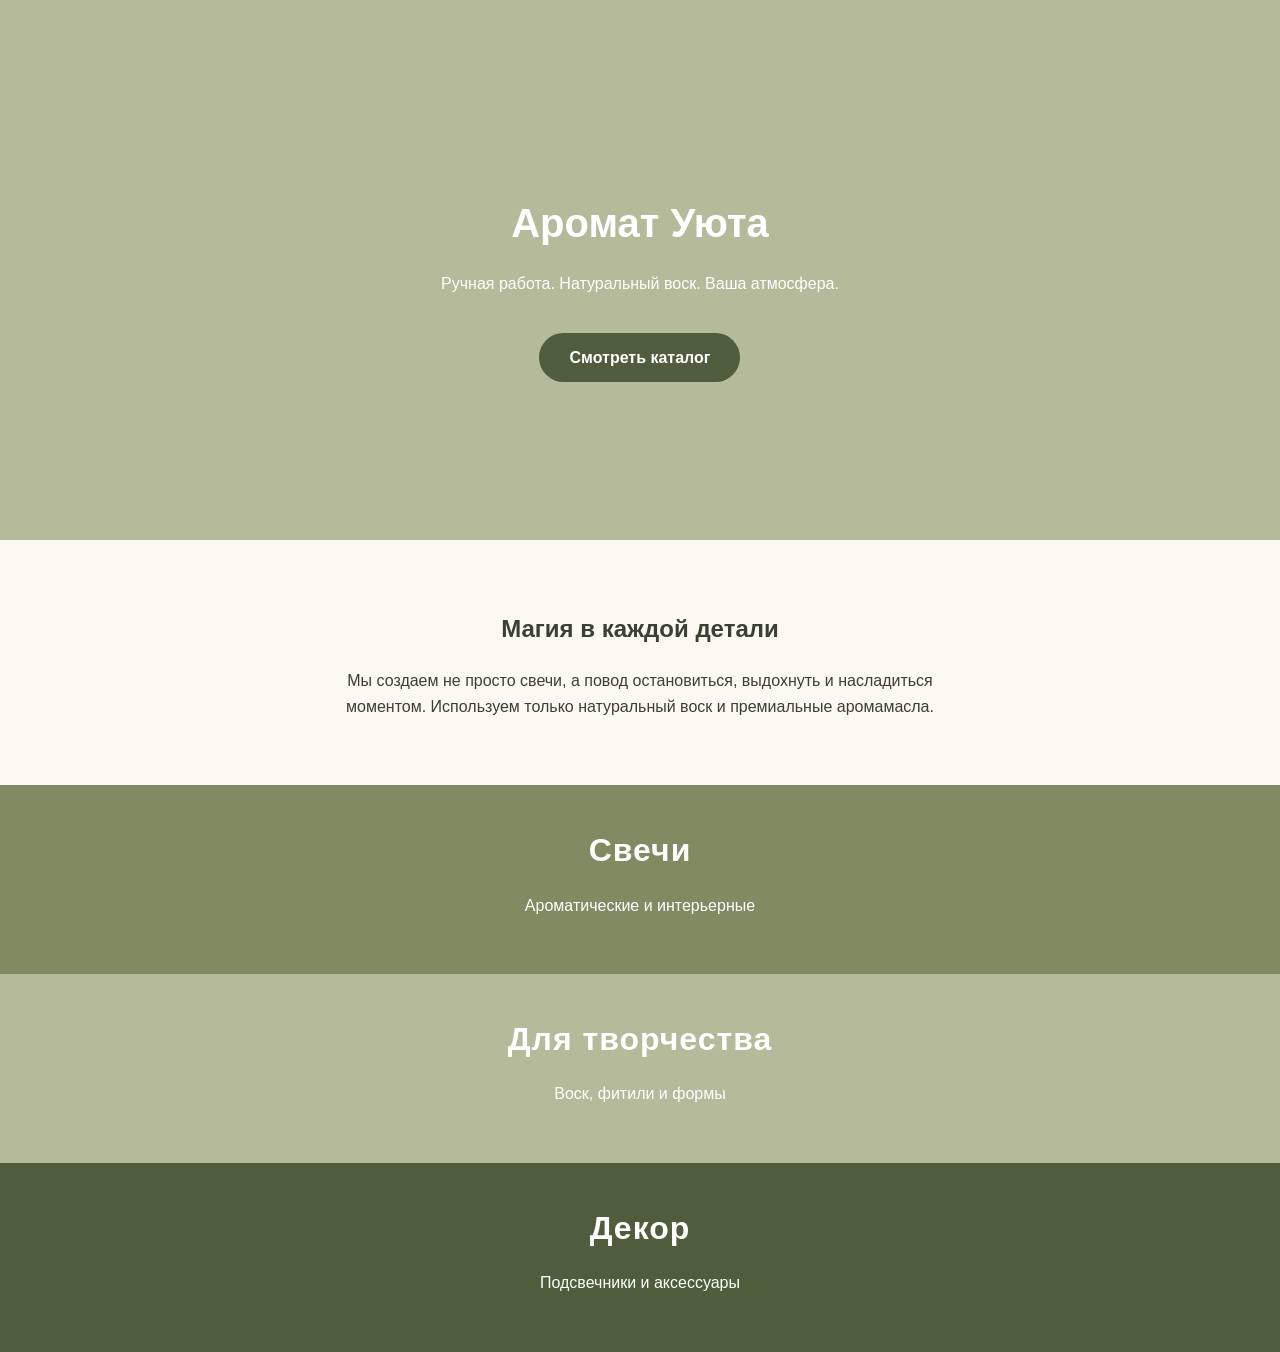
==== index.html @ b6b68c96 "Update title and restructure HTML layout" ====
<!DOCTYPE html>
<html lang="ru">
<head>
    <meta charset="UTF-8">
    <meta name="viewport" content="width=device-width, initial-scale=1.0">
    <title>Аромат Уюта — Мастерская</title>
    <!-- Подключаем наш общий файл стилей -->
    <link rel="stylesheet" href="style.css">
</head>
<body>

    <!-- 1. Первый экран (Hero) -->
    <section class="hero">
        <div class="hero-content">
            <h1>Аромат Уюта</h1>
            <p>Ручная работа. Натуральный воск. Ваша атмосфера.</p>
            <a href="#categories" class="btn-main">Смотреть каталог</a>
        </div>
    </section>

    <!-- 2. Секция с описанием бренда -->
    <section class="about-text">
        <h2>Магия в каждой детали</h2>
        <p>Мы создаем не просто свечи, а повод остановиться, выдохнуть и насладиться моментом. Используем только натуральный воск и премиальные аромамасла.</p>
    </section>

    <!-- 3. Блоки-категории с интерактивной логикой -->
    <section id="categories" class="category-grid">
        
        <!-- Раздел: Свечи -->
        <div class="category-item olive-bg" id="candles-block">
            <div class="category-info" onclick="toggleCategory('candles-block')">
                <h3>Свечи</h3>
                <p>Ароматические и интерьерные</p>
            </div>
            <div class="preview-box">
                <div class="mini-products">
                    <div class="item">🕯️ Лаванда</div>
                    <div class="item">🕯️ Хвоя</div>
                </div>
                <a href="candles.html" class="btn-more">Весь каталог свечей</a>
            </div>
        </div>

        <!-- Раздел: Для творчества -->
        <div class="category-item sage-bg" id="materials-block">
            <div class="category-info" onclick="toggleCategory('materials-block')">
                <h3>Для творчества</h3>
                <p>Воск, фитили и формы</p>
            </div>
            <div class="preview-box">
                <div class="mini-products">
                    <div class="item">🍯 Воск</div>
                    <div class="item">🧵 Фитили</div>
                </div>
                <a href="materials.html" class="btn-more">Все материалы</a>
            </div>
        </div>

        <!-- Раздел: Декор -->
        <div class="category-item dark-olive-bg" id="decor-block">
            <div class="category-info" onclick="toggleCategory('decor-block')">
                <h3>Декор</h3>
                <p>Подсвечники и аксессуары</p>
            </div>
            <div class="preview-box">
                <div class="mini-products">
                    <div class="item">🏺 Гипс</div>
                    <div class="item">🪵 Подставки</div>
                </div>
                <a href="decor.html" class="btn-more">Весь декор</a>
            </div>
        </div>

    </section>

    <!-- Подключаем логику управления блоками -->
    <script src="script.js"></script>
</body>
</html>
---- style.css ----
/* ==========================================
   1. ПЕРЕМЕННЫЕ И БАЗОВЫЕ НАСТРОЙКИ
   ========================================== */
:root {
    --olive-primary: #808b61;    /* Основной оливковый */
    --olive-light: #b5ba9b;      /* Светлый шалфей */
    --olive-dark: #4f5d3d;       /* Глубокий лесной */
    --cream-bg: #fcf9f2;         /* Теплый кремовый фон */
    --text-dark: #3a4131;        /* Цвет текста */
    --white: #ffffff;
}

* {
    box-sizing: border-box; /* Чтобы отступы не увеличивали размер элементов */
}

body {
    margin: 0;
    padding: 0;
    font-family: 'Segoe UI', Tahoma, Geneva, Verdana, sans-serif;
    background-color: var(--cream-bg);
    color: var(--text-dark);
    line-height: 1.6;
}

/* ==========================================
   2. ГЛАВНАЯ СТРАНИЦА (ЛЕНДИНГ)
   ========================================== */

/* Первый экран */
.hero {
    height: 60vh;
    display: flex;
    align-items: center;
    justify-content: center;
    text-align: center;
    background-color: var(--olive-light);
    color: var(--white);
    padding: 0 20px;
}

.hero h1 {
    font-size: 2.5rem;
    margin-bottom: 10px;
}

.btn-main {
    display: inline-block;
    margin-top: 20px;
    padding: 12px 30px;
    background-color: var(--olive-dark);
    color: var(--white);
    text-decoration: none;
    border-radius: 25px;
    font-weight: bold;
    transition: background 0.3s;
}

/* Секция описания */
.about-text {
    padding: 50px 20px;
    text-align: center;
    max-width: 700px;
    margin: 0 auto;
}

/* ==========================================
   3. ИНТЕРАКТИВНЫЕ БЛОКИ КАТЕГОРИЙ
   ========================================== */
.category-grid {
    display: flex;
    flex-direction: column;
}

.category-item {
    cursor: pointer;
    display: flex;
    flex-direction: column;
    align-items: center;
    justify-content: center;
    color: var(--white);
    transition: all 0.4s ease;
    min-height: 150px;
}

.category-info {
    padding: 40px 0;
    text-align: center;
    width: 100%;
}

.category-info h3 {
    font-size: 2rem;
    margin: 0;
    letter-spacing: 1px;
}

/* Выезжающая панель */
.preview-box {
    max-height: 0;
    overflow: hidden;
    transition: max-height 0.5s ease-in-out;
    width: 100%;
    text-align: center;
    background: rgba(0, 0, 0, 0.05);
}

/* Состояние при клике (активируется через JS) */
.category-item.active .preview-box {
    max-height: 300px; /* Раскрываем блок */
}

.mini-products {
    display: flex;
    justify-content: center;
    gap: 15px;
    padding: 20px 0;
}

.mini-products .item {
    background: rgba(255, 255, 255, 0.2);
    padding: 8px 15px;
    border-radius: 12px;
    font-size: 0.9rem;
}

.btn-more {
    display: block;
    padding-bottom: 25px;
    color: var(--white);
    font-weight: bold;
    text-decoration: underline;
}

/* Цвета для плиток */
.olive-bg { background-color: var(--olive-primary); }
.sage-bg { background-color: var(--olive-light); }
.dark-olive-bg { background-color: var(--olive-dark); }

/* ==========================================
   4. СТРАНИЦА КАТАЛОГА (ВИТРИНА)
   ========================================== */
.catalog-header {
    background-color: var(--olive-dark);
    color: var(--white);
    padding: 40px 20px;
    text-align: center;
    position: relative;
}

.btn-back {
    position: absolute;
    left: 20px;
    top: 45px;
    color: var(--white);
    text-decoration: none;
    font-size: 0.9rem;
}

.catalog-container {
    max-width: 1200px;
    margin: 0 auto;
    padding: 30px 20px;
}

.product-grid {
    display: grid;
    /* Адаптивная сетка: карточки не меньше 280px */
    grid-template-columns: repeat(auto-fill, minmax(280px, 1fr));
    gap: 30px;
}

.product-card {
    background: var(--white);
    border-radius: 20px;
    overflow: hidden;
    display: flex;
    flex-direction: column;
    box-shadow: 0 5px 15px rgba(0,0,0,0.05);
    transition: transform 0.3s ease;
    border: 1px solid #f0f0f0;
}

.product-card:hover {
    transform: translateY(-8px);
}

.product-image {
    height: 220px;
    background-color: var(--cream-bg);
    display: flex;
    align-items: center;
    justify-content: center;
    font-size: 4.5rem;
}

.product-info {
    padding: 25px;
    display: flex;
    flex-direction: column;
    flex-grow: 1;
}

.product-info h3 {
    margin: 0 0 10px 0;
    color: var(--olive-dark);
}

.product-info p {
    font-size: 0.9rem;
    color: #666;
    margin-bottom: 20px;
    flex-grow: 1;
}

.price {
    font-size: 1.4rem;
    font-weight: bold;
    margin-bottom: 15px;
}

.btn-buy {
    background-color: var(--olive-primary);
    color: var(--white);
    border: none;
    padding: 14px;
    border-radius: 10px;
    font-weight: bold;
    cursor: pointer;
}
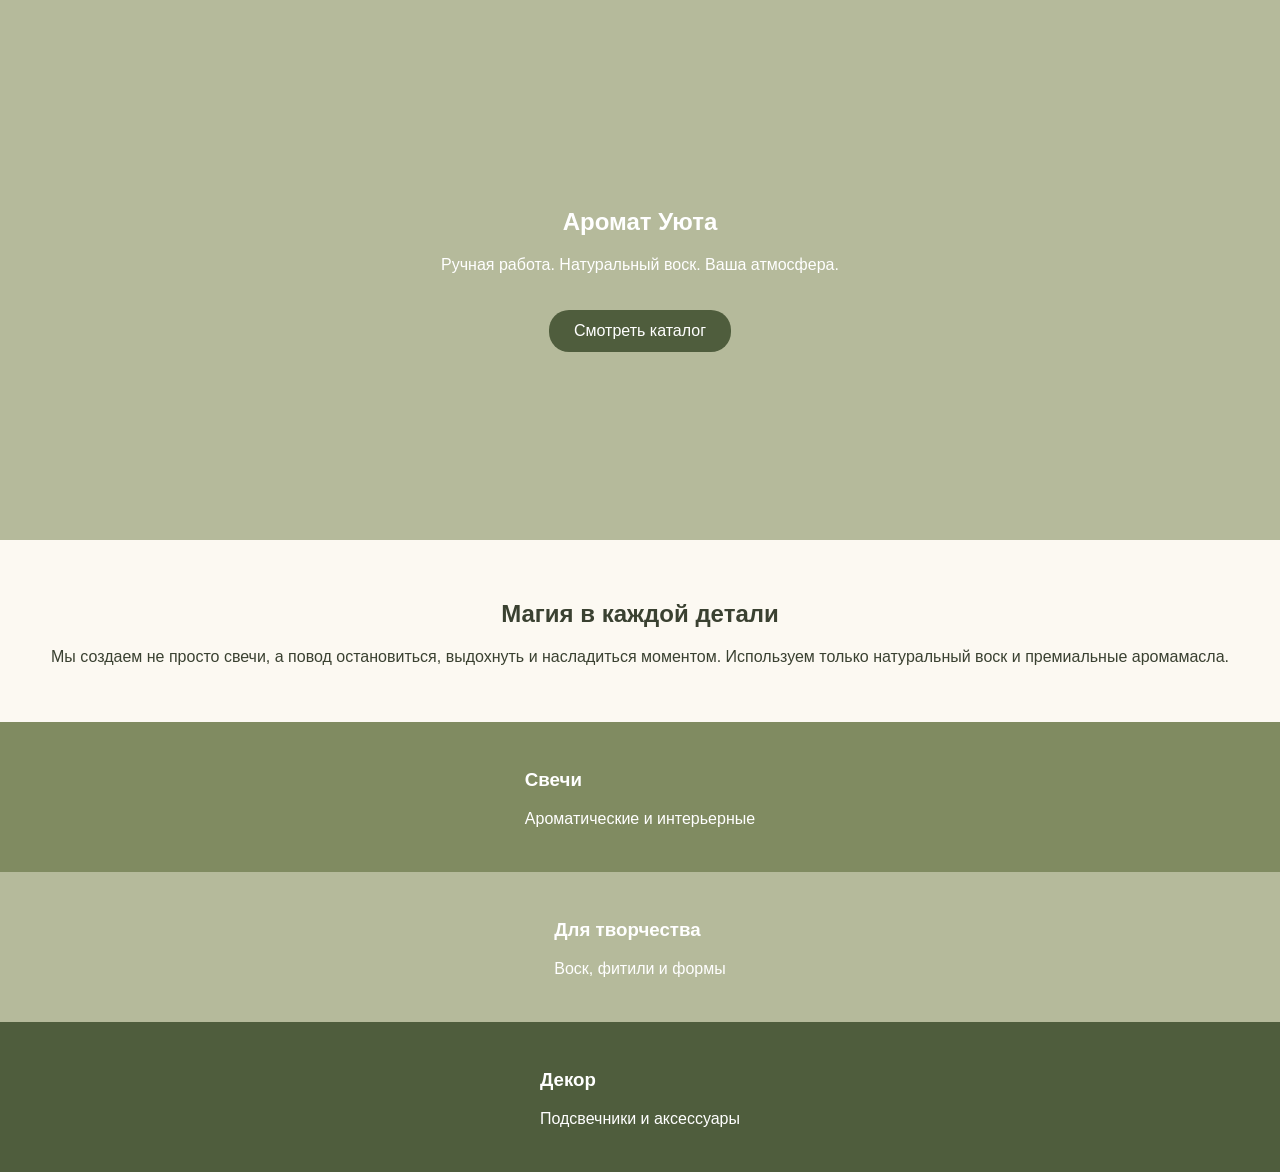
==== commit 1c6dd40b: "Update comments for clarity in index.html" ====
--- a/index.html
+++ b/index.html
@@ -4,12 +4,12 @@
     <meta charset="UTF-8">
     <meta name="viewport" content="width=device-width, initial-scale=1.0">
     <title>Аромат Уюта — Мастерская</title>
-    <!-- Подключаем наш общий файл стилей -->
+    <!-- Связь с CSS -->
     <link rel="stylesheet" href="style.css">
 </head>
 <body>
 
-    <!-- 1. Первый экран (Hero) -->
+    <!-- Первый экран -->
     <section class="hero">
         <div class="hero-content">
             <h1>Аромат Уюта</h1>
@@ -18,16 +18,15 @@
         </div>
     </section>
 
-    <!-- 2. Секция с описанием бренда -->
+    <!-- Описание -->
     <section class="about-text">
         <h2>Магия в каждой детали</h2>
         <p>Мы создаем не просто свечи, а повод остановиться, выдохнуть и насладиться моментом. Используем только натуральный воск и премиальные аромамасла.</p>
     </section>
 
-    <!-- 3. Блоки-категории с интерактивной логикой -->
+    <!-- Категории -->
     <section id="categories" class="category-grid">
         
-        <!-- Раздел: Свечи -->
         <div class="category-item olive-bg" id="candles-block">
             <div class="category-info" onclick="toggleCategory('candles-block')">
                 <h3>Свечи</h3>
@@ -42,7 +41,6 @@
             </div>
         </div>
 
-        <!-- Раздел: Для творчества -->
         <div class="category-item sage-bg" id="materials-block">
             <div class="category-info" onclick="toggleCategory('materials-block')">
                 <h3>Для творчества</h3>
@@ -53,11 +51,10 @@
                     <div class="item">🍯 Воск</div>
                     <div class="item">🧵 Фитили</div>
                 </div>
-                <a href="materials.html" class="btn-more">Все материалы</a>
+                <a href="#" class="btn-more">Все материалы</a>
             </div>
         </div>
 
-        <!-- Раздел: Декор -->
         <div class="category-item dark-olive-bg" id="decor-block">
             <div class="category-info" onclick="toggleCategory('decor-block')">
                 <h3>Декор</h3>
@@ -68,13 +65,11 @@
                     <div class="item">🏺 Гипс</div>
                     <div class="item">🪵 Подставки</div>
                 </div>
-                <a href="decor.html" class="btn-more">Весь декор</a>
+                <a href="#" class="btn-more">Весь декор</a>
             </div>
         </div>
-
     </section>
 
-    <!-- Подключаем логику управления блоками -->
     <script src="script.js"></script>
 </body>
 </html>
--- a/style.css
+++ b/style.css
@@ -1,33 +1,20 @@
-/* ==========================================
-   1. ПЕРЕМЕННЫЕ И БАЗОВЫЕ НАСТРОЙКИ
-   ========================================== */
 :root {
-    --olive-primary: #808b61;    /* Основной оливковый */
-    --olive-light: #b5ba9b;      /* Светлый шалфей */
-    --olive-dark: #4f5d3d;       /* Глубокий лесной */
-    --cream-bg: #fcf9f2;         /* Теплый кремовый фон */
-    --text-dark: #3a4131;        /* Цвет текста */
+    --olive-primary: #808b61;
+    --olive-light: #b5ba9b;
+    --olive-dark: #4f5d3d;
+    --cream-bg: #fcf9f2;
+    --text-dark: #3a4131;
     --white: #ffffff;
-}
-
-* {
-    box-sizing: border-box; /* Чтобы отступы не увеличивали размер элементов */
 }
 
 body {
     margin: 0;
-    padding: 0;
-    font-family: 'Segoe UI', Tahoma, Geneva, Verdana, sans-serif;
+    font-family: sans-serif;
     background-color: var(--cream-bg);
     color: var(--text-dark);
-    line-height: 1.6;
 }
 
-/* ==========================================
-   2. ГЛАВНАЯ СТРАНИЦА (ЛЕНДИНГ)
-   ========================================== */
-
-/* Первый экран */
+/* Лендинг */
 .hero {
     height: 60vh;
     display: flex;
@@ -36,195 +23,57 @@
     text-align: center;
     background-color: var(--olive-light);
     color: var(--white);
-    padding: 0 20px;
-}
-
-.hero h1 {
-    font-size: 2.5rem;
-    margin-bottom: 10px;
 }
 
 .btn-main {
     display: inline-block;
     margin-top: 20px;
-    padding: 12px 30px;
+    padding: 12px 25px;
     background-color: var(--olive-dark);
     color: var(--white);
     text-decoration: none;
-    border-radius: 25px;
-    font-weight: bold;
-    transition: background 0.3s;
+    border-radius: 20px;
 }
 
-/* Секция описания */
 .about-text {
-    padding: 50px 20px;
+    padding: 40px 20px;
     text-align: center;
-    max-width: 700px;
-    margin: 0 auto;
 }
 
-/* ==========================================
-   3. ИНТЕРАКТИВНЫЕ БЛОКИ КАТЕГОРИЙ
-   ========================================== */
-.category-grid {
-    display: flex;
-    flex-direction: column;
-}
-
+/* Категории на главной */
 .category-item {
     cursor: pointer;
+    min-height: 150px;
     display: flex;
     flex-direction: column;
     align-items: center;
     justify-content: center;
-    color: var(--white);
-    transition: all 0.4s ease;
-    min-height: 150px;
+    color: white;
 }
 
-.category-info {
-    padding: 40px 0;
-    text-align: center;
-    width: 100%;
-}
+.olive-bg { background: var(--olive-primary); }
+.sage-bg { background: var(--olive-light); }
+.dark-olive-bg { background: var(--olive-dark); }
 
-.category-info h3 {
-    font-size: 2rem;
-    margin: 0;
-    letter-spacing: 1px;
-}
-
-/* Выезжающая панель */
 .preview-box {
     max-height: 0;
     overflow: hidden;
-    transition: max-height 0.5s ease-in-out;
+    transition: max-height 0.5s ease;
     width: 100%;
     text-align: center;
-    background: rgba(0, 0, 0, 0.05);
 }
 
-/* Состояние при клике (активируется через JS) */
 .category-item.active .preview-box {
-    max-height: 300px; /* Раскрываем блок */
+    max-height: 200px;
 }
 
-.mini-products {
-    display: flex;
-    justify-content: center;
-    gap: 15px;
-    padding: 20px 0;
-}
+.mini-products { padding: 15px; display: flex; justify-content: center; gap: 10px; }
+.mini-products .item { background: rgba(255,255,255,0.2); padding: 5px 10px; border-radius: 10px; }
 
-.mini-products .item {
-    background: rgba(255, 255, 255, 0.2);
-    padding: 8px 15px;
-    border-radius: 12px;
-    font-size: 0.9rem;
-}
-
-.btn-more {
-    display: block;
-    padding-bottom: 25px;
-    color: var(--white);
-    font-weight: bold;
-    text-decoration: underline;
-}
-
-/* Цвета для плиток */
-.olive-bg { background-color: var(--olive-primary); }
-.sage-bg { background-color: var(--olive-light); }
-.dark-olive-bg { background-color: var(--olive-dark); }
-
-/* ==========================================
-   4. СТРАНИЦА КАТАЛОГА (ВИТРИНА)
-   ========================================== */
-.catalog-header {
-    background-color: var(--olive-dark);
-    color: var(--white);
-    padding: 40px 20px;
-    text-align: center;
-    position: relative;
-}
-
-.btn-back {
-    position: absolute;
-    left: 20px;
-    top: 45px;
-    color: var(--white);
-    text-decoration: none;
-    font-size: 0.9rem;
-}
-
-.catalog-container {
-    max-width: 1200px;
-    margin: 0 auto;
-    padding: 30px 20px;
-}
-
-.product-grid {
-    display: grid;
-    /* Адаптивная сетка: карточки не меньше 280px */
-    grid-template-columns: repeat(auto-fill, minmax(280px, 1fr));
-    gap: 30px;
-}
-
-.product-card {
-    background: var(--white);
-    border-radius: 20px;
-    overflow: hidden;
-    display: flex;
-    flex-direction: column;
-    box-shadow: 0 5px 15px rgba(0,0,0,0.05);
-    transition: transform 0.3s ease;
-    border: 1px solid #f0f0f0;
-}
-
-.product-card:hover {
-    transform: translateY(-8px);
-}
-
-.product-image {
-    height: 220px;
-    background-color: var(--cream-bg);
-    display: flex;
-    align-items: center;
-    justify-content: center;
-    font-size: 4.5rem;
-}
-
-.product-info {
-    padding: 25px;
-    display: flex;
-    flex-direction: column;
-    flex-grow: 1;
-}
-
-.product-info h3 {
-    margin: 0 0 10px 0;
-    color: var(--olive-dark);
-}
-
-.product-info p {
-    font-size: 0.9rem;
-    color: #666;
-    margin-bottom: 20px;
-    flex-grow: 1;
-}
-
-.price {
-    font-size: 1.4rem;
-    font-weight: bold;
-    margin-bottom: 15px;
-}
-
-.btn-buy {
-    background-color: var(--olive-primary);
-    color: var(--white);
-    border: none;
-    padding: 14px;
-    border-radius: 10px;
-    font-weight: bold;
-    cursor: pointer;
-}
+/* Каталог */
+.catalog-header { background: var(--olive-dark); color: white; padding: 30px; text-align: center; }
+.btn-back { color: white; text-decoration: none; }
+.product-grid { display: grid; grid-template-columns: repeat(auto-fit, minmax(280px, 1fr)); gap: 20px; padding: 20px; }
+.product-card { background: white; padding: 20px; border-radius: 15px; text-align: center; box-shadow: 0 4px 10px rgba(0,0,0,0.05); }
+.product-image { font-size: 3rem; margin-bottom: 15px; }
+.btn-buy { background: var(--olive-primary); color: white; border: none; padding: 10px 20px; border-radius: 8px; width: 100%; }
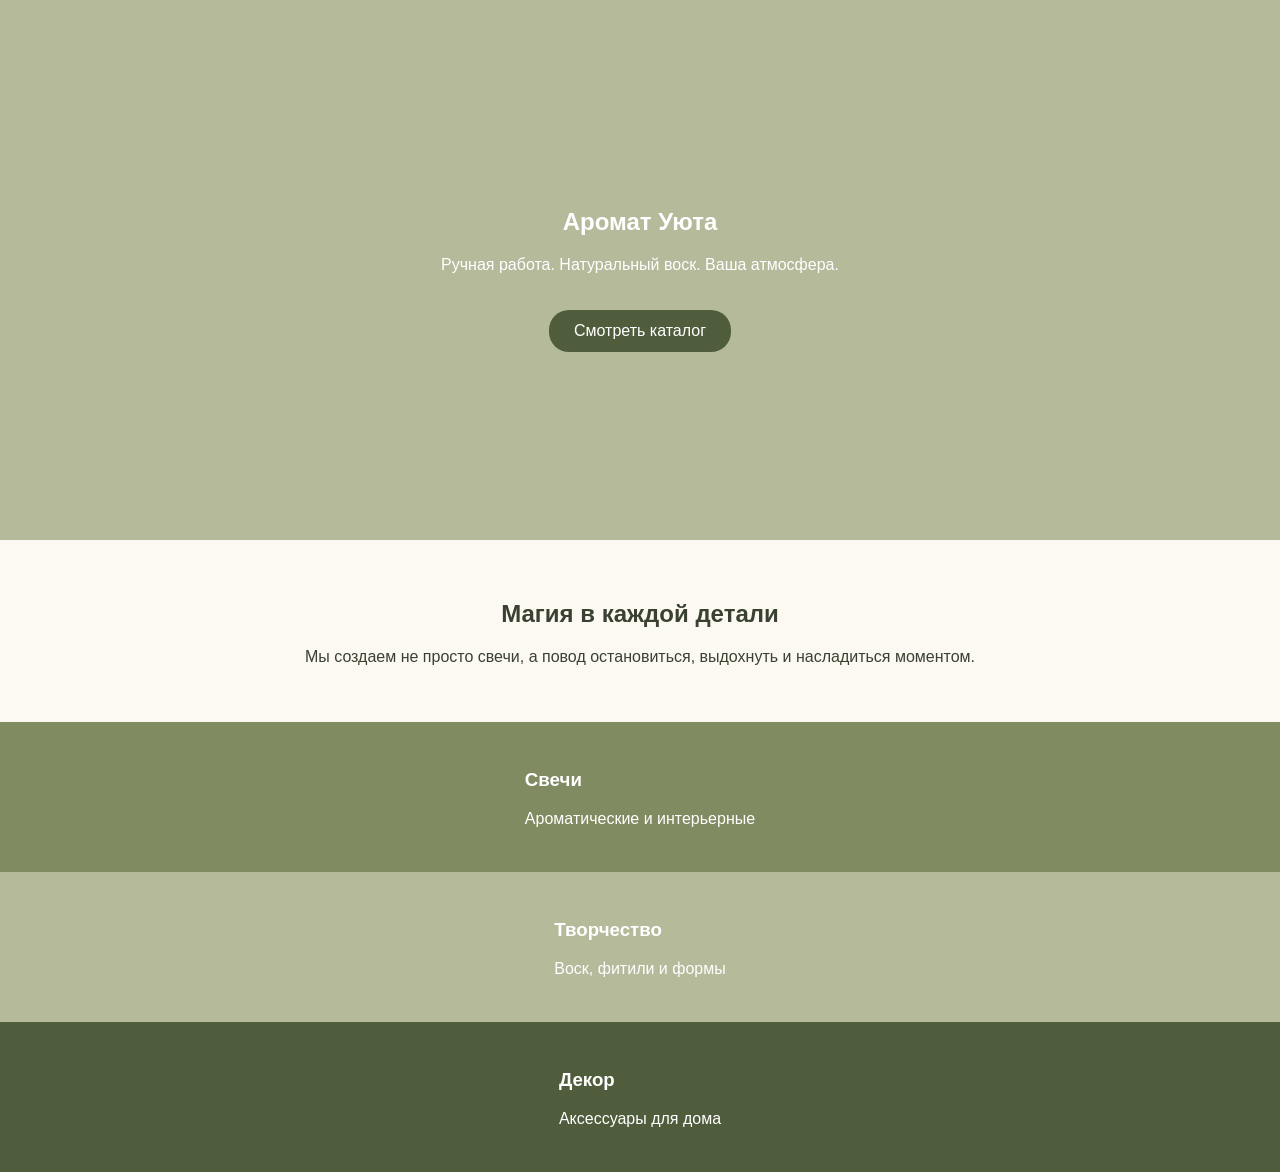
==== commit cef5de2b: "Update HTML structure and category links" ====
--- a/index.html
+++ b/index.html
@@ -4,12 +4,11 @@
     <meta charset="UTF-8">
     <meta name="viewport" content="width=device-width, initial-scale=1.0">
     <title>Аромат Уюта — Мастерская</title>
-    <!-- Связь с CSS -->
     <link rel="stylesheet" href="style.css">
 </head>
 <body>
 
-    <!-- Первый экран -->
+    <!-- Главный баннер -->
     <section class="hero">
         <div class="hero-content">
             <h1>Аромат Уюта</h1>
@@ -21,12 +20,13 @@
     <!-- Описание -->
     <section class="about-text">
         <h2>Магия в каждой детали</h2>
-        <p>Мы создаем не просто свечи, а повод остановиться, выдохнуть и насладиться моментом. Используем только натуральный воск и премиальные аромамасла.</p>
+        <p>Мы создаем не просто свечи, а повод остановиться, выдохнуть и насладиться моментом.</p>
     </section>
 
-    <!-- Категории -->
+    <!-- Сетка категорий -->
     <section id="categories" class="category-grid">
         
+        <!-- Блок: Свечи -->
         <div class="category-item olive-bg" id="candles-block">
             <div class="category-info" onclick="toggleCategory('candles-block')">
                 <h3>Свечи</h3>
@@ -34,40 +34,44 @@
             </div>
             <div class="preview-box">
                 <div class="mini-products">
-                    <div class="item">🕯️ Лаванда</div>
-                    <div class="item">🕯️ Хвоя</div>
+                    <!-- Кнопки теперь кликабельны -->
+                    <a href="candles.html" class="item-link">🕯️ Лаванда</a>
+                    <a href="candles.html" class="item-link">🕯️ Хвоя</a>
                 </div>
                 <a href="candles.html" class="btn-more">Весь каталог свечей</a>
             </div>
         </div>
 
+        <!-- Блок: Творчество -->
         <div class="category-item sage-bg" id="materials-block">
             <div class="category-info" onclick="toggleCategory('materials-block')">
-                <h3>Для творчества</h3>
+                <h3>Творчество</h3>
                 <p>Воск, фитили и формы</p>
             </div>
             <div class="preview-box">
                 <div class="mini-products">
-                    <div class="item">🍯 Воск</div>
-                    <div class="item">🧵 Фитили</div>
+                    <a href="#" class="item-link">🍯 Воск</a>
+                    <a href="#" class="item-link">🧵 Фитили</a>
                 </div>
                 <a href="#" class="btn-more">Все материалы</a>
             </div>
         </div>
 
+        <!-- Блок: Декор -->
         <div class="category-item dark-olive-bg" id="decor-block">
             <div class="category-info" onclick="toggleCategory('decor-block')">
                 <h3>Декор</h3>
-                <p>Подсвечники и аксессуары</p>
+                <p>Аксессуары для дома</p>
             </div>
             <div class="preview-box">
                 <div class="mini-products">
-                    <div class="item">🏺 Гипс</div>
-                    <div class="item">🪵 Подставки</div>
+                    <a href="#" class="item-link">🏺 Гипс</a>
+                    <a href="#" class="item-link">🪵 Подставки</a>
                 </div>
                 <a href="#" class="btn-more">Весь декор</a>
             </div>
         </div>
+
     </section>
 
     <script src="script.js"></script>
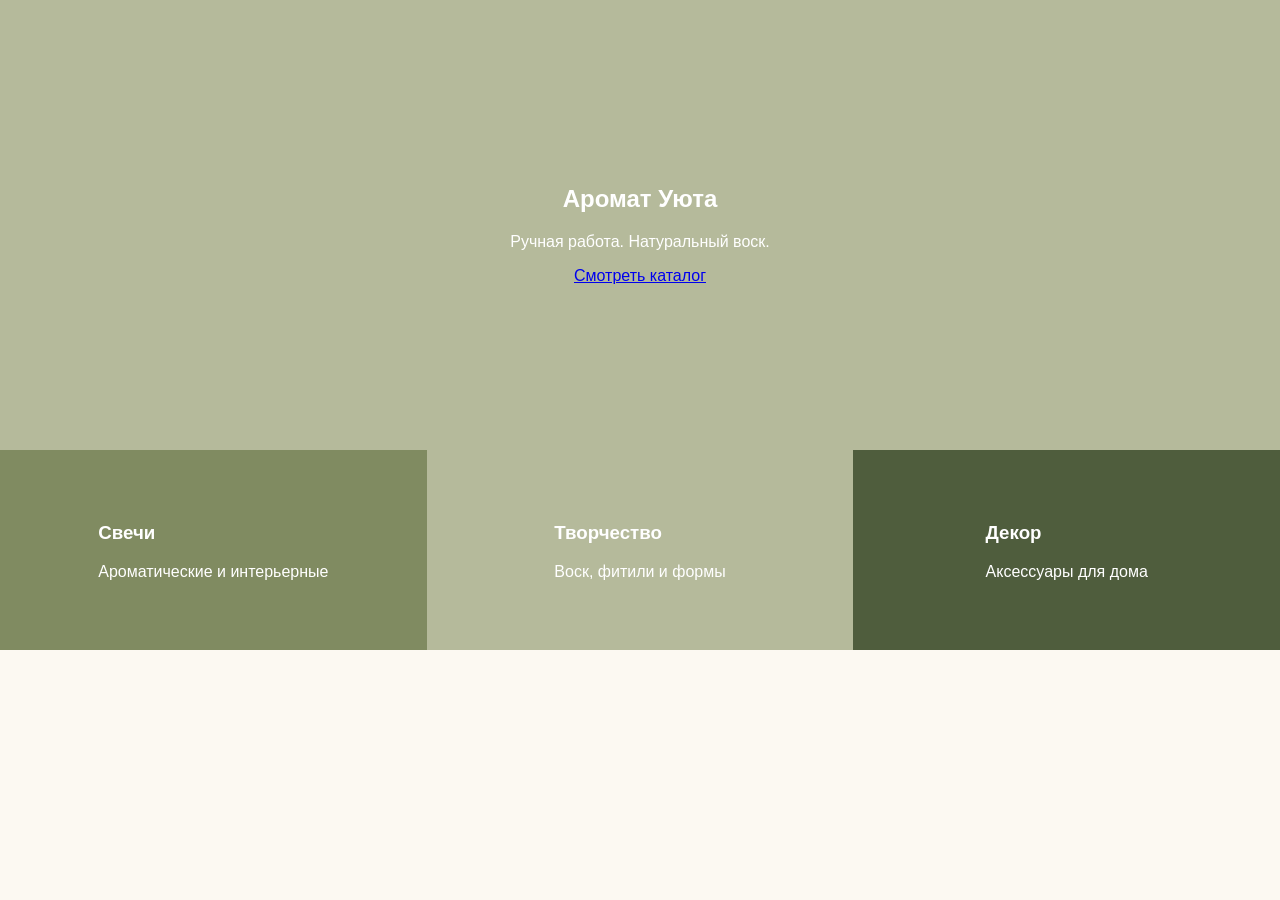
==== commit 04816a36: "Update index.html" ====
--- a/index.html
+++ b/index.html
@@ -8,22 +8,15 @@
 </head>
 <body>
 
-    <!-- Главный баннер -->
     <section class="hero">
         <div class="hero-content">
             <h1>Аромат Уюта</h1>
-            <p>Ручная работа. Натуральный воск. Ваша атмосфера.</p>
+            <p>Ручная работа. Натуральный воск.</p>
             <a href="#categories" class="btn-main">Смотреть каталог</a>
         </div>
     </section>
 
-    <!-- Описание -->
-    <section class="about-text">
-        <h2>Магия в каждой детали</h2>
-        <p>Мы создаем не просто свечи, а повод остановиться, выдохнуть и насладиться моментом.</p>
-    </section>
-
-    <!-- Сетка категорий -->
+    <!-- Основная сетка категорий -->
     <section id="categories" class="category-grid">
         
         <!-- Блок: Свечи -->
@@ -34,11 +27,10 @@
             </div>
             <div class="preview-box">
                 <div class="mini-products">
-                    <!-- Кнопки теперь кликабельны -->
                     <a href="candles.html" class="item-link">🕯️ Лаванда</a>
                     <a href="candles.html" class="item-link">🕯️ Хвоя</a>
                 </div>
-                <a href="candles.html" class="btn-more">Весь каталог свечей</a>
+                <a href="candles.html" class="btn-more">Весь каталог</a>
             </div>
         </div>
 
--- a/style.css
+++ b/style.css
@@ -3,58 +3,46 @@
     --olive-light: #b5ba9b;
     --olive-dark: #4f5d3d;
     --cream-bg: #fcf9f2;
-    --text-dark: #3a4131;
     --white: #ffffff;
 }
 
 body {
     margin: 0;
-    font-family: sans-serif;
+    font-family: 'Segoe UI', sans-serif;
     background-color: var(--cream-bg);
-    color: var(--text-dark);
 }
 
-/* Лендинг */
 .hero {
-    height: 60vh;
+    height: 50vh;
     display: flex;
     align-items: center;
     justify-content: center;
-    text-align: center;
     background-color: var(--olive-light);
-    color: var(--white);
-}
-
-.btn-main {
-    display: inline-block;
-    margin-top: 20px;
-    padding: 12px 25px;
-    background-color: var(--olive-dark);
-    color: var(--white);
-    text-decoration: none;
-    border-radius: 20px;
-}
-
-.about-text {
-    padding: 40px 20px;
+    color: white;
     text-align: center;
 }
 
-/* Категории на главной */
+/* Настройки сетки категорий */
+.category-grid {
+    display: flex;
+    flex-wrap: wrap; /* Позволяет блокам переноситься на мобильных */
+    width: 100%;
+}
+
 .category-item {
-    cursor: pointer;
-    min-height: 150px;
+    flex: 1; /* ГАРАНТИРУЕТ ОДИНАКОВУЮ ШИРИНУ ВСЕХ БЛОКОВ */
+    min-width: 320px; /* Чтобы на телефонах блоки вставали друг под друга */
+    min-height: 200px;
     display: flex;
     flex-direction: column;
+    justify-content: center; /* Центрируем контент */
     align-items: center;
-    justify-content: center;
+    cursor: pointer;
     color: white;
+    transition: background 0.3s;
 }
 
-.olive-bg { background: var(--olive-primary); }
-.sage-bg { background: var(--olive-light); }
-.dark-olive-bg { background: var(--olive-dark); }
-
+/* Контейнер с кнопками внутри блока */
 .preview-box {
     max-height: 0;
     overflow: hidden;
@@ -64,16 +52,39 @@
 }
 
 .category-item.active .preview-box {
-    max-height: 200px;
+    max-height: 250px; /* Раскрываем при клике */
 }
 
-.mini-products { padding: 15px; display: flex; justify-content: center; gap: 10px; }
-.mini-products .item { background: rgba(255,255,255,0.2); padding: 5px 10px; border-radius: 10px; }
+/* Выравнивание мини-кнопок */
+.mini-products {
+    display: flex;
+    justify-content: center;
+    gap: 10px;
+    padding: 20px 0;
+}
 
-/* Каталог */
-.catalog-header { background: var(--olive-dark); color: white; padding: 30px; text-align: center; }
-.btn-back { color: white; text-decoration: none; }
-.product-grid { display: grid; grid-template-columns: repeat(auto-fit, minmax(280px, 1fr)); gap: 20px; padding: 20px; }
-.product-card { background: white; padding: 20px; border-radius: 15px; text-align: center; box-shadow: 0 4px 10px rgba(0,0,0,0.05); }
-.product-image { font-size: 3rem; margin-bottom: 15px; }
-.btn-buy { background: var(--olive-primary); color: white; border: none; padding: 10px 20px; border-radius: 8px; width: 100%; }
+.item-link {
+    background: rgba(255, 255, 255, 0.2);
+    padding: 8px 15px;
+    border-radius: 20px;
+    color: white;
+    text-decoration: none;
+    font-size: 0.9rem;
+    border: 1px solid rgba(255, 255, 255, 0.3);
+}
+
+.item-link:hover {
+    background: rgba(255, 255, 255, 0.4);
+}
+
+.btn-more {
+    display: block;
+    margin-bottom: 20px;
+    color: white;
+    font-weight: bold;
+}
+
+/* Цвета фонов */
+.olive-bg { background-color: var(--olive-primary); }
+.sage-bg { background-color: var(--olive-light); }
+.dark-olive-bg { background-color: var(--olive-dark); }
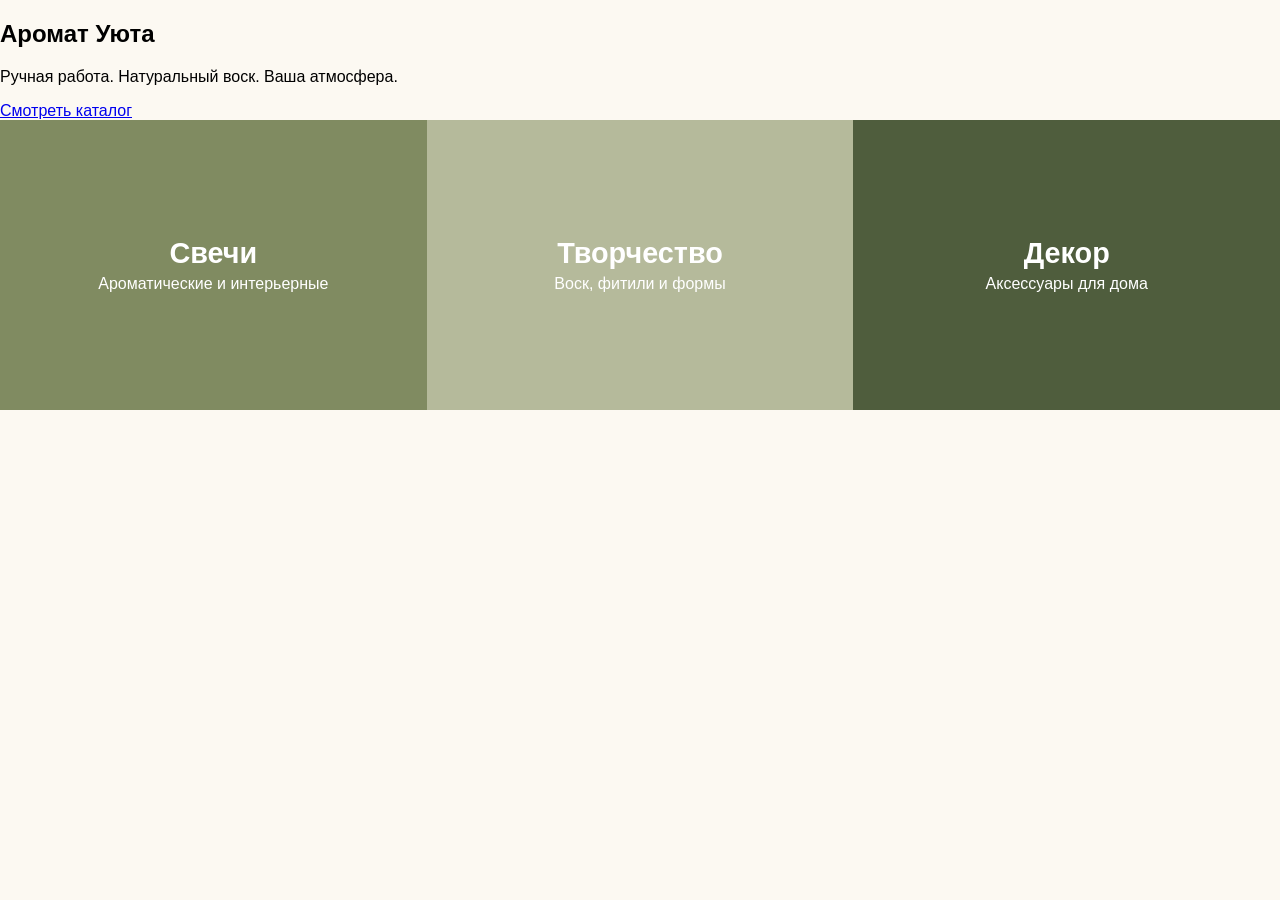
==== commit 62143ddf: "Update hero section text and category button label" ====
--- a/index.html
+++ b/index.html
@@ -8,15 +8,17 @@
 </head>
 <body>
 
+    <!-- Главный баннер -->
     <section class="hero">
         <div class="hero-content">
             <h1>Аромат Уюта</h1>
-            <p>Ручная работа. Натуральный воск.</p>
+            <p>Ручная работа. Натуральный воск. Ваша атмосфера.</p>
+            <!-- Кнопка с классом btn-main -->
             <a href="#categories" class="btn-main">Смотреть каталог</a>
         </div>
     </section>
 
-    <!-- Основная сетка категорий -->
+    <!-- Сетка категорий -->
     <section id="categories" class="category-grid">
         
         <!-- Блок: Свечи -->
@@ -30,7 +32,7 @@
                     <a href="candles.html" class="item-link">🕯️ Лаванда</a>
                     <a href="candles.html" class="item-link">🕯️ Хвоя</a>
                 </div>
-                <a href="candles.html" class="btn-more">Весь каталог</a>
+                <a href="candles.html" class="btn-more">Перейти в каталог</a>
             </div>
         </div>
 
--- a/style.css
+++ b/style.css
@@ -3,7 +3,6 @@
     --olive-light: #b5ba9b;
     --olive-dark: #4f5d3d;
     --cream-bg: #fcf9f2;
-    --white: #ffffff;
 }
 
 body {
@@ -12,55 +11,57 @@
     background-color: var(--cream-bg);
 }
 
-.hero {
-    height: 50vh;
-    display: flex;
-    align-items: center;
-    justify-content: center;
-    background-color: var(--olive-light);
-    color: white;
-    text-align: center;
-}
-
-/* Настройки сетки категорий */
+/* Настройка сетки */
 .category-grid {
     display: flex;
-    flex-wrap: wrap; /* Позволяет блокам переноситься на мобильных */
+    flex-wrap: wrap;
     width: 100%;
 }
 
+/* ИСПРАВЛЕНИЕ ЦЕНТРИРОВАНИЯ ТЕКСТА */
 .category-item {
-    flex: 1; /* ГАРАНТИРУЕТ ОДИНАКОВУЮ ШИРИНУ ВСЕХ БЛОКОВ */
-    min-width: 320px; /* Чтобы на телефонах блоки вставали друг под друга */
-    min-height: 200px;
+    flex: 1;
+    min-width: 320px;
+    min-height: 250px;
     display: flex;
-    flex-direction: column;
-    justify-content: center; /* Центрируем контент */
-    align-items: center;
+    flex-direction: column; /* Элементы внутри идут сверху вниз */
+    justify-content: center; /* Центрируем всё содержимое по вертикали */
+    align-items: center;    /* Центрируем всё содержимое по горизонтали */
     cursor: pointer;
     color: white;
-    transition: background 0.3s;
+    text-align: center;     /* Центрируем сам текст внутри строк */
+    padding: 20px;          /* Внутренний отступ, чтобы текст не касался краев */
+    transition: 0.3s;
 }
 
-/* Контейнер с кнопками внутри блока */
+/* Сбрасываем лишние отступы у заголовков и текста */
+.category-info h3 {
+    margin: 0 0 5px 0;      /* Убираем верхний отступ, оставляем чуть-чуть снизу */
+    font-size: 1.8rem;
+}
+
+.category-info p {
+    margin: 0;              /* Убираем все отступы, чтобы не перекашивало */
+    font-size: 1rem;
+}
+
+/* Выпадающая панель с кнопками */
 .preview-box {
     max-height: 0;
     overflow: hidden;
-    transition: max-height 0.5s ease;
+    transition: max-height 0.4s ease-in-out;
     width: 100%;
-    text-align: center;
 }
 
 .category-item.active .preview-box {
-    max-height: 250px; /* Раскрываем при клике */
+    max-height: 200px;
 }
 
-/* Выравнивание мини-кнопок */
 .mini-products {
     display: flex;
     justify-content: center;
     gap: 10px;
-    padding: 20px 0;
+    padding: 20px 0 10px 0;
 }
 
 .item-link {
@@ -69,22 +70,11 @@
     border-radius: 20px;
     color: white;
     text-decoration: none;
-    font-size: 0.9rem;
     border: 1px solid rgba(255, 255, 255, 0.3);
+    white-space: nowrap; /* Чтобы текст в кнопках не переносился */
 }
 
-.item-link:hover {
-    background: rgba(255, 255, 255, 0.4);
-}
-
-.btn-more {
-    display: block;
-    margin-bottom: 20px;
-    color: white;
-    font-weight: bold;
-}
-
-/* Цвета фонов */
+/* Фоны */
 .olive-bg { background-color: var(--olive-primary); }
 .sage-bg { background-color: var(--olive-light); }
 .dark-olive-bg { background-color: var(--olive-dark); }
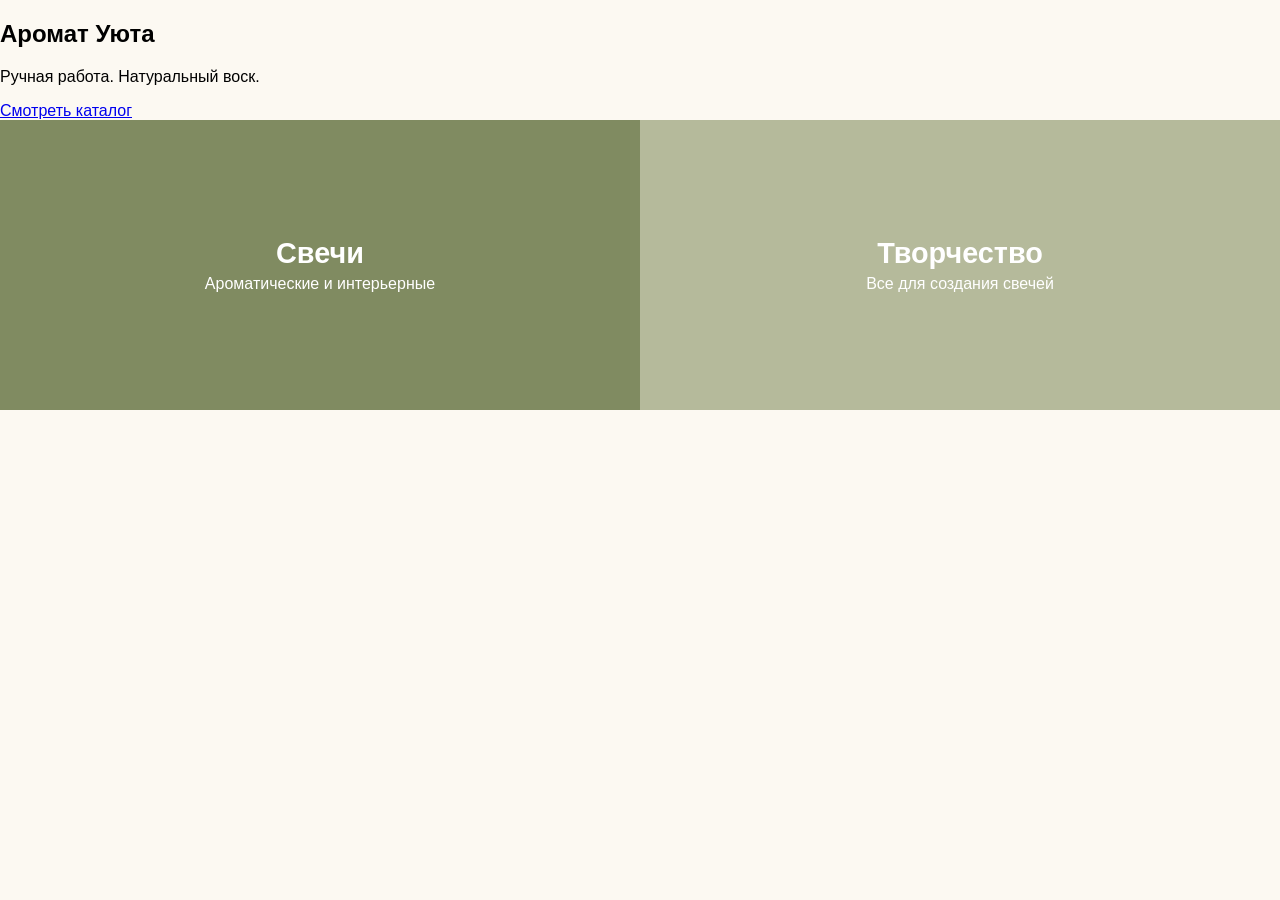
==== commit e601a2d3: "Update index.html" ====
--- a/index.html
+++ b/index.html
@@ -12,9 +12,9 @@
     <section class="hero">
         <div class="hero-content">
             <h1>Аромат Уюта</h1>
-            <p>Ручная работа. Натуральный воск. Ваша атмосфера.</p>
-            <!-- Кнопка с классом btn-main -->
-            <a href="#categories" class="btn-main">Смотреть каталог</a>
+            <p>Ручная работа. Натуральный воск.</p>
+            <!-- Добавлен класс btn-main для вида кнопки -->
+            <a href="candles.html" class="btn-main">Смотреть каталог</a>
         </div>
     </section>
 
@@ -22,52 +22,28 @@
     <section id="categories" class="category-grid">
         
         <!-- Блок: Свечи -->
-        <div class="category-item olive-bg" id="candles-block">
-            <div class="category-info" onclick="toggleCategory('candles-block')">
+        <div class="category-item olive-bg">
+            <div class="category-info">
                 <h3>Свечи</h3>
                 <p>Ароматические и интерьерные</p>
             </div>
             <div class="preview-box">
-                <div class="mini-products">
-                    <a href="candles.html" class="item-link">🕯️ Лаванда</a>
-                    <a href="candles.html" class="item-link">🕯️ Хвоя</a>
-                </div>
                 <a href="candles.html" class="btn-more">Перейти в каталог</a>
             </div>
         </div>
 
         <!-- Блок: Творчество -->
-        <div class="category-item sage-bg" id="materials-block">
-            <div class="category-info" onclick="toggleCategory('materials-block')">
+        <div class="category-item sage-bg">
+            <div class="category-info">
                 <h3>Творчество</h3>
-                <p>Воск, фитили и формы</p>
+                <p>Все для создания свечей</p>
             </div>
             <div class="preview-box">
-                <div class="mini-products">
-                    <a href="#" class="item-link">🍯 Воск</a>
-                    <a href="#" class="item-link">🧵 Фитили</a>
-                </div>
-                <a href="#" class="btn-more">Все материалы</a>
-            </div>
-        </div>
-
-        <!-- Блок: Декор -->
-        <div class="category-item dark-olive-bg" id="decor-block">
-            <div class="category-info" onclick="toggleCategory('decor-block')">
-                <h3>Декор</h3>
-                <p>Аксессуары для дома</p>
-            </div>
-            <div class="preview-box">
-                <div class="mini-products">
-                    <a href="#" class="item-link">🏺 Гипс</a>
-                    <a href="#" class="item-link">🪵 Подставки</a>
-                </div>
-                <a href="#" class="btn-more">Весь декор</a>
+                <a href="#" class="btn-more">Смотреть материалы</a>
             </div>
         </div>
 
     </section>
 
-    <script src="script.js"></script>
 </body>
 </html>
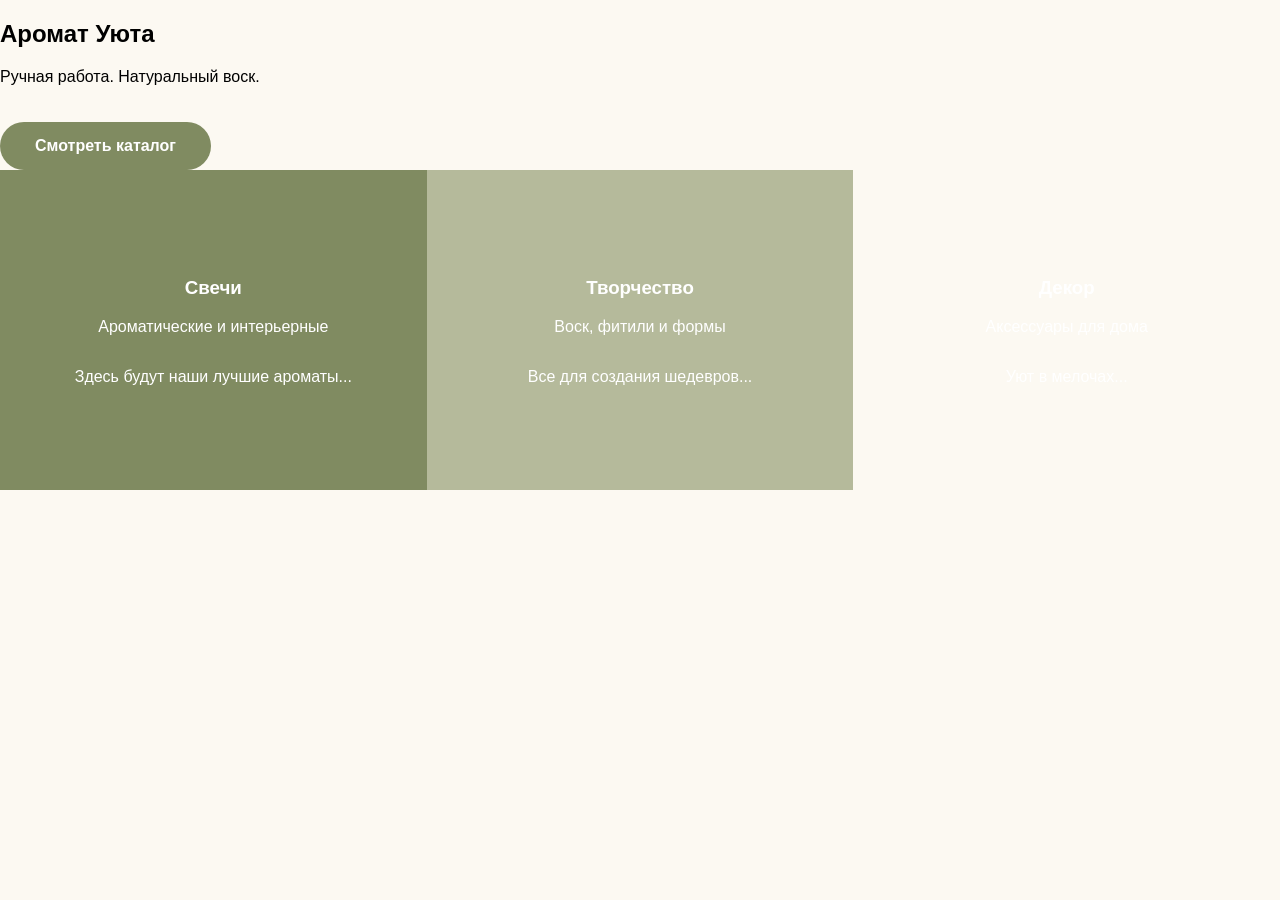
==== commit ab726b12: "Update index.html for main page and categories" ====
--- a/index.html
+++ b/index.html
@@ -3,18 +3,17 @@
 <head>
     <meta charset="UTF-8">
     <meta name="viewport" content="width=device-width, initial-scale=1.0">
-    <title>Аромат Уюта — Мастерская</title>
+    <title>Аромат Уюта — Главная</title>
     <link rel="stylesheet" href="style.css">
 </head>
 <body>
 
-    <!-- Главный баннер -->
+    <!-- Шапка / Баннер -->
     <section class="hero">
         <div class="hero-content">
             <h1>Аромат Уюта</h1>
             <p>Ручная работа. Натуральный воск.</p>
-            <!-- Добавлен класс btn-main для вида кнопки -->
-            <a href="candles.html" class="btn-main">Смотреть каталог</a>
+            <a href="#categories" class="btn-main">Смотреть каталог</a>
         </div>
     </section>
 
@@ -22,28 +21,40 @@
     <section id="categories" class="category-grid">
         
         <!-- Блок: Свечи -->
-        <div class="category-item olive-bg">
-            <div class="category-info">
+        <div class="category-item olive-bg" id="candles-block">
+            <div class="category-info" onclick="toggleCategory('candles-block')">
                 <h3>Свечи</h3>
                 <p>Ароматические и интерьерные</p>
             </div>
             <div class="preview-box">
-                <a href="candles.html" class="btn-more">Перейти в каталог</a>
+                <p>Здесь будут наши лучшие ароматы...</p>
             </div>
         </div>
 
         <!-- Блок: Творчество -->
-        <div class="category-item sage-bg">
-            <div class="category-info">
+        <div class="category-item sage-bg" id="materials-block">
+            <div class="category-info" onclick="toggleCategory('materials-block')">
                 <h3>Творчество</h3>
-                <p>Все для создания свечей</p>
+                <p>Воск, фитили и формы</p>
             </div>
             <div class="preview-box">
-                <a href="#" class="btn-more">Смотреть материалы</a>
+                <p>Все для создания шедевров...</p>
+            </div>
+        </div>
+
+        <!-- Блок: Декор -->
+        <div class="category-item dark-olive-bg" id="decor-block">
+            <div class="category-info" onclick="toggleCategory('decor-block')">
+                <h3>Декор</h3>
+                <p>Аксессуары для дома</p>
+            </div>
+            <div class="preview-box">
+                <p>Уют в мелочах...</p>
             </div>
         </div>
 
     </section>
 
+    <script src="script.js"></script>
 </body>
 </html>
--- a/style.css
+++ b/style.css
@@ -1,80 +1,84 @@
+/* 1. Настройки цветов и шрифтов */
 :root {
-    --olive-primary: #808b61;
+    --olive: #808b61;
     --olive-light: #b5ba9b;
-    --olive-dark: #4f5d3d;
-    --cream-bg: #fcf9f2;
+    --cream: #fcf9f2;
 }
 
 body {
     margin: 0;
-    font-family: 'Segoe UI', sans-serif;
-    background-color: var(--cream-bg);
+    font-family: 'Segoe UI', Arial, sans-serif;
+    background-color: var(--cream);
 }
 
-/* Настройка сетки */
+/* 2. Кнопка "Смотреть каталог" (Проблема №1) */
+.btn-main {
+    display: inline-block;
+    padding: 15px 35px;
+    background-color: var(--olive);
+    color: white;
+    text-decoration: none;
+    border-radius: 30px;
+    font-weight: bold;
+    margin-top: 20px;
+    transition: 0.3s ease;
+    border: none;
+    cursor: pointer;
+}
+
+.btn-main:hover {
+    background-color: #6a754d;
+    transform: translateY(-2px);
+}
+
+/* 3. Центрирование блоков (Проблема №2) */
 .category-grid {
     display: flex;
     flex-wrap: wrap;
     width: 100%;
 }
 
-/* ИСПРАВЛЕНИЕ ЦЕНТРИРОВАНИЯ ТЕКСТА */
 .category-item {
     flex: 1;
     min-width: 320px;
-    min-height: 250px;
+    min-height: 280px;
     display: flex;
-    flex-direction: column; /* Элементы внутри идут сверху вниз */
-    justify-content: center; /* Центрируем всё содержимое по вертикали */
-    align-items: center;    /* Центрируем всё содержимое по горизонтали */
-    cursor: pointer;
+    flex-direction: column;
+    justify-content: center; /* Центр по вертикали */
+    align-items: center;    /* Центр по горизонтали */
+    text-align: center;
     color: white;
-    text-align: center;     /* Центрируем сам текст внутри строк */
-    padding: 20px;          /* Внутренний отступ, чтобы текст не касался краев */
+    padding: 20px;
+}
+
+/* 4. Сетка каталога (Проблема №3) */
+.product-grid {
+    display: grid;
+    /* Создает колонки, которые сами подстраиваются под экран */
+    grid-template-columns: repeat(auto-fit, minmax(250px, 1fr));
+    gap: 30px;
+    padding: 40px;
+}
+
+.product-card {
+    background: white;
+    padding: 20px;
+    border-radius: 15px;
+    text-align: center;
+    box-shadow: 0 4px 10px rgba(0,0,0,0.05);
     transition: 0.3s;
 }
 
-/* Сбрасываем лишние отступы у заголовков и текста */
-.category-info h3 {
-    margin: 0 0 5px 0;      /* Убираем верхний отступ, оставляем чуть-чуть снизу */
-    font-size: 1.8rem;
+.product-card:hover {
+    transform: scale(1.02);
 }
 
-.category-info p {
-    margin: 0;              /* Убираем все отступы, чтобы не перекашивало */
-    font-size: 1rem;
-}
-
-/* Выпадающая панель с кнопками */
-.preview-box {
-    max-height: 0;
-    overflow: hidden;
-    transition: max-height 0.4s ease-in-out;
-    width: 100%;
-}
-
-.category-item.active .preview-box {
-    max-height: 200px;
-}
-
-.mini-products {
-    display: flex;
-    justify-content: center;
-    gap: 10px;
-    padding: 20px 0 10px 0;
-}
-
-.item-link {
-    background: rgba(255, 255, 255, 0.2);
-    padding: 8px 15px;
-    border-radius: 20px;
-    color: white;
-    text-decoration: none;
-    border: 1px solid rgba(255, 255, 255, 0.3);
-    white-space: nowrap; /* Чтобы текст в кнопках не переносился */
+.product-card img {
+    max-width: 100%;
+    border-radius: 10px;
+    margin-bottom: 15px;
 }
 
 /* Фоны */
-.olive-bg { background-color: var(--olive-primary); }
+.olive-bg { background-color: var(--olive); }
 .sage-bg { background-color: var(--olive-light); }
-.dark-olive-bg { background-color: var(--olive-dark); }
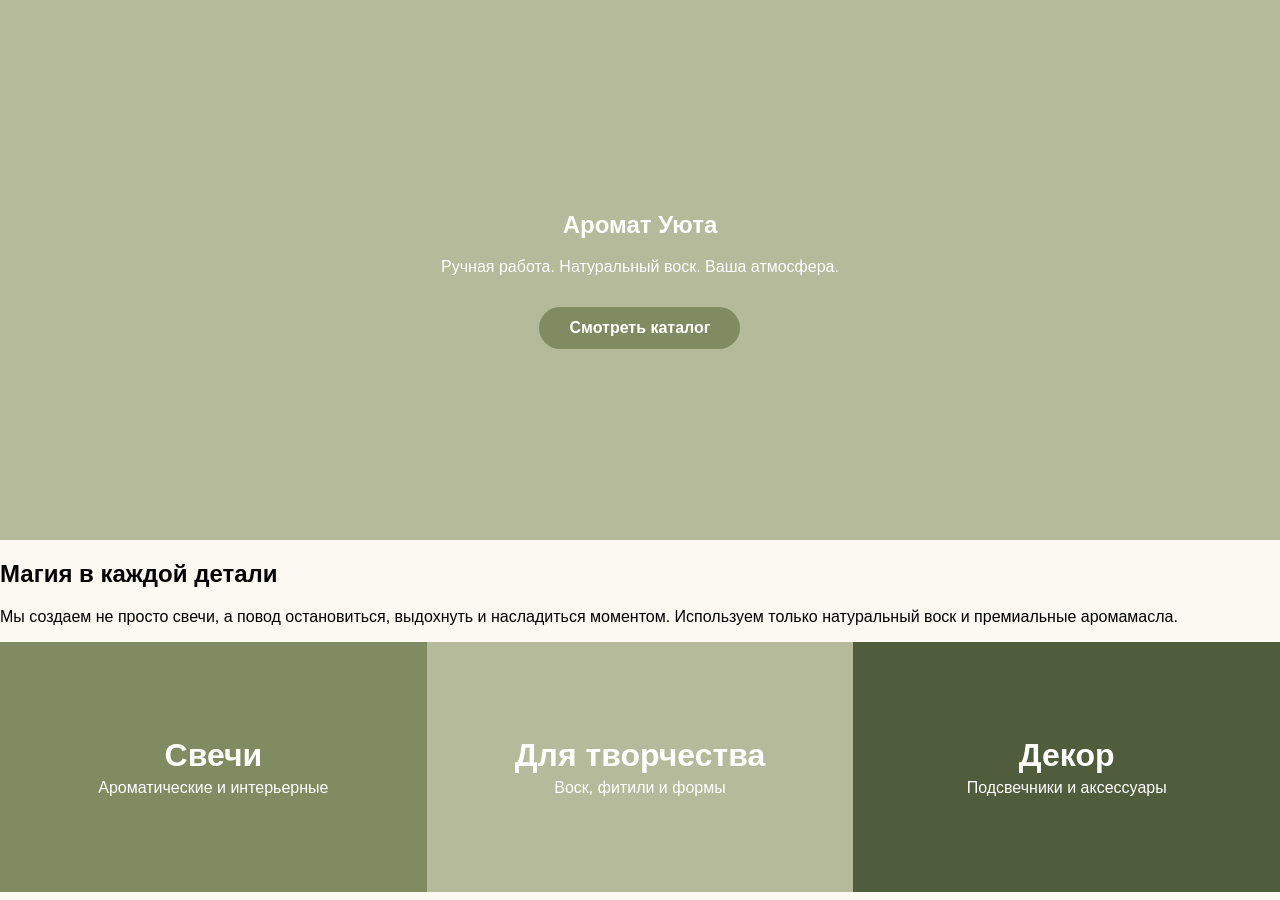
==== commit aaa3bde9: "Update index.html" ====
--- a/index.html
+++ b/index.html
@@ -3,53 +3,71 @@
 <head>
     <meta charset="UTF-8">
     <meta name="viewport" content="width=device-width, initial-scale=1.0">
-    <title>Аромат Уюта — Главная</title>
+    <title>Аромат Уюта — Мастерская</title>
     <link rel="stylesheet" href="style.css">
 </head>
 <body>
 
-    <!-- Шапка / Баннер -->
+    <!-- Первый экран (Hero) -->
     <section class="hero">
         <div class="hero-content">
             <h1>Аромат Уюта</h1>
-            <p>Ручная работа. Натуральный воск.</p>
+            <p>Ручная работа. Натуральный воск. Ваша атмосфера.</p>
             <a href="#categories" class="btn-main">Смотреть каталог</a>
         </div>
     </section>
 
-    <!-- Сетка категорий -->
+    <!-- Секция с описанием -->
+    <section class="about-text">
+        <h2>Магия в каждой детали</h2>
+        <p>Мы создаем не просто свечи, а повод остановиться, выдохнуть и насладиться моментом. Используем только натуральный воск и премиальные аромамасла.</p>
+    </section>
+
+    <!-- Блоки-категории -->
     <section id="categories" class="category-grid">
         
-        <!-- Блок: Свечи -->
+        <!-- Раздел: Свечи -->
         <div class="category-item olive-bg" id="candles-block">
             <div class="category-info" onclick="toggleCategory('candles-block')">
                 <h3>Свечи</h3>
                 <p>Ароматические и интерьерные</p>
             </div>
             <div class="preview-box">
-                <p>Здесь будут наши лучшие ароматы...</p>
+                <div class="mini-products">
+                    <div class="item">🕯️ Лаванда</div>
+                    <div class="item">🕯️ Хвоя</div>
+                </div>
+                <a href="candles.html" class="btn-more">Весь каталог свечей</a>
             </div>
         </div>
 
-        <!-- Блок: Творчество -->
+        <!-- Раздел: Для творчества -->
         <div class="category-item sage-bg" id="materials-block">
             <div class="category-info" onclick="toggleCategory('materials-block')">
-                <h3>Творчество</h3>
+                <h3>Для творчества</h3>
                 <p>Воск, фитили и формы</p>
             </div>
             <div class="preview-box">
-                <p>Все для создания шедевров...</p>
+                <div class="mini-products">
+                    <div class="item">🍯 Воск</div>
+                    <div class="item">🧵 Фитили</div>
+                </div>
+                <a href="materials.html" class="btn-more">Все материалы</a>
             </div>
         </div>
 
-        <!-- Блок: Декор -->
+        <!-- Раздел: Декор -->
         <div class="category-item dark-olive-bg" id="decor-block">
             <div class="category-info" onclick="toggleCategory('decor-block')">
                 <h3>Декор</h3>
-                <p>Аксессуары для дома</p>
+                <p>Подсвечники и аксессуары</p>
             </div>
             <div class="preview-box">
-                <p>Уют в мелочах...</p>
+                <div class="mini-products">
+                    <div class="item">🏺 Гипс</div>
+                    <div class="item">🪵 Подставки</div>
+                </div>
+                <a href="decor.html" class="btn-more">Весь декор</a>
             </div>
         </div>
 
--- a/style.css
+++ b/style.css
@@ -1,84 +1,84 @@
-/* 1. Настройки цветов и шрифтов */
+/* Основные цвета */
 :root {
     --olive: #808b61;
     --olive-light: #b5ba9b;
+    --olive-dark: #4f5d3d;
     --cream: #fcf9f2;
 }
 
 body {
     margin: 0;
-    font-family: 'Segoe UI', Arial, sans-serif;
+    font-family: 'Segoe UI', sans-serif;
     background-color: var(--cream);
 }
 
-/* 2. Кнопка "Смотреть каталог" (Проблема №1) */
+/* Стили кнопки */
 .btn-main {
     display: inline-block;
-    padding: 15px 35px;
+    padding: 12px 30px;
     background-color: var(--olive);
     color: white;
     text-decoration: none;
-    border-radius: 30px;
+    border-radius: 25px;
     font-weight: bold;
-    margin-top: 20px;
-    transition: 0.3s ease;
-    border: none;
-    cursor: pointer;
+    transition: 0.3s;
+    margin-top: 15px;
 }
 
 .btn-main:hover {
-    background-color: #6a754d;
-    transform: translateY(-2px);
+    background-color: var(--olive-dark);
 }
 
-/* 3. Центрирование блоков (Проблема №2) */
+/* Баннер */
+.hero {
+    height: 60vh;
+    display: flex;
+    justify-content: center;
+    align-items: center;
+    text-align: center;
+    background-color: var(--olive-light);
+    color: white;
+}
+
+/* Сетка категорий */
 .category-grid {
     display: flex;
     flex-wrap: wrap;
-    width: 100%;
 }
 
 .category-item {
     flex: 1;
-    min-width: 320px;
-    min-height: 280px;
+    min-width: 300px;
+    min-height: 250px;
     display: flex;
     flex-direction: column;
-    justify-content: center; /* Центр по вертикали */
-    align-items: center;    /* Центр по горизонтали */
+    justify-content: center; /* Центрирует по вертикали */
+    align-items: center;    /* Центрирует по горизонтали */
     text-align: center;
     color: white;
-    padding: 20px;
+    cursor: pointer;
+    transition: 0.4s;
+    overflow: hidden;
 }
 
-/* 4. Сетка каталога (Проблема №3) */
-.product-grid {
-    display: grid;
-    /* Создает колонки, которые сами подстраиваются под экран */
-    grid-template-columns: repeat(auto-fit, minmax(250px, 1fr));
-    gap: 30px;
-    padding: 40px;
+/* Выравнивание текстов */
+.category-info h3 { margin: 0; font-size: 2rem; }
+.category-info p { margin: 5px 0 0 0; }
+
+/* Скрытый блок */
+.preview-box {
+    max-height: 0;
+    opacity: 0;
+    transition: 0.5s;
 }
 
-.product-card {
-    background: white;
-    padding: 20px;
-    border-radius: 15px;
-    text-align: center;
-    box-shadow: 0 4px 10px rgba(0,0,0,0.05);
-    transition: 0.3s;
+.category-item.active .preview-box {
+    max-height: 100px;
+    opacity: 1;
+    margin-top: 15px;
 }
 
-.product-card:hover {
-    transform: scale(1.02);
-}
-
-.product-card img {
-    max-width: 100%;
-    border-radius: 10px;
-    margin-bottom: 15px;
-}
-
-/* Фоны */
+/* Цвета фонов */
 .olive-bg { background-color: var(--olive); }
 .sage-bg { background-color: var(--olive-light); }
+.dark-olive-bg { background-color: var(--olive-dark); }
